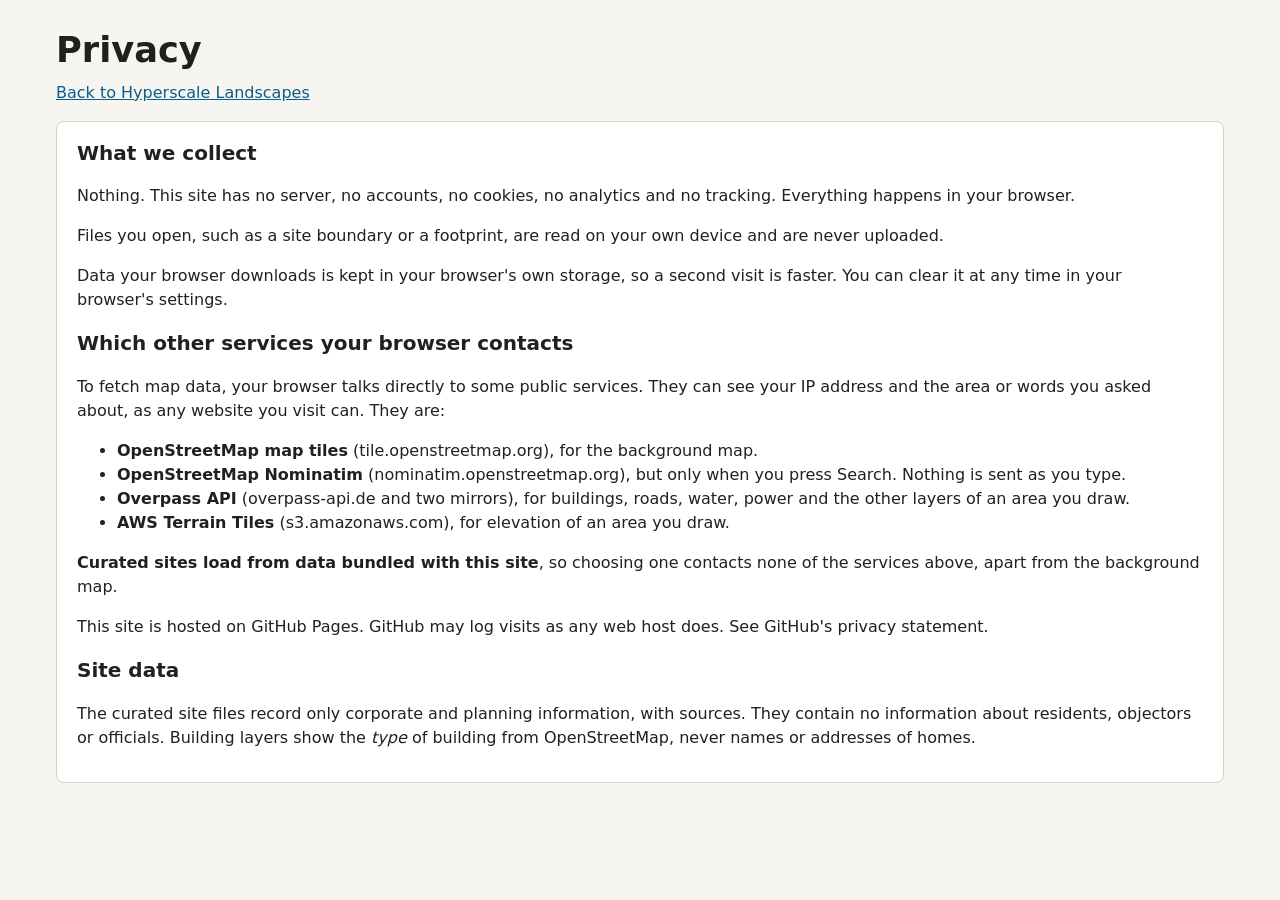
==== web/privacy.html @ e86452e8 "Phase 3: browser app MVP (pick, preview, 3MF/STL export, Pages) - web/: static app, no build step; E" ====
<!doctype html>
<html lang="en-GB">
<head>
<meta charset="utf-8">
<meta name="viewport" content="width=device-width, initial-scale=1">
<title>Privacy</title>
<link rel="stylesheet" href="css/app.css">
</head>
<body>
<header class="site"><h1>Privacy</h1><p><a href="./">Back to Hyperscale Landscapes</a></p></header>
<main id="main">
<section class="step">
<h2>What we collect</h2>
<p>Nothing. This site has no server, no accounts, no cookies, no analytics and no tracking. Everything happens in your browser.</p>
<p>Files you open, such as a site boundary or a footprint, are read on your own device and are never uploaded.</p>
<p>Data your browser downloads is kept in your browser's own storage, so a second visit is faster. You can clear it at any time in your browser's settings.</p>

<h2>Which other services your browser contacts</h2>
<p>To fetch map data, your browser talks directly to some public services. They can see your IP address and the area or words you asked about, as any website you visit can. They are:</p>
<ul>
  <li><strong>OpenStreetMap map tiles</strong> (tile.openstreetmap.org), for the background map.</li>
  <li><strong>OpenStreetMap Nominatim</strong> (nominatim.openstreetmap.org), but only when you press Search. Nothing is sent as you type.</li>
  <li><strong>Overpass API</strong> (overpass-api.de and two mirrors), for buildings, roads, water, power and the other layers of an area you draw.</li>
  <li><strong>AWS Terrain Tiles</strong> (s3.amazonaws.com), for elevation of an area you draw.</li>
</ul>
<p><strong>Curated sites load from data bundled with this site</strong>, so choosing one contacts none of the services above, apart from the background map.</p>
<p>This site is hosted on GitHub Pages. GitHub may log visits as any web host does. See GitHub's privacy statement.</p>

<h2>Site data</h2>
<p>The curated site files record only corporate and planning information, with sources. They contain no information about residents, objectors or officials. Building layers show the <em>type</em> of building from OpenStreetMap, never names or addresses of homes.</p>
</section>
</main>
</body>
</html>
---- web/css/app.css ----
:root {
  --bg: #f7f5f0;
  --surface: #ffffff;
  --text: #22201c;
  --muted: #5f5a52;
  --line: #d9d3c7;
  --accent: #0b5d8c;          /* links and focus: 7:1 on --bg */
  --accent-text: #ffffff;
  --warn: #8a4b00;
  --site: #D55E00;
  --radius: 8px;
  --measure: 65ch;
  --gap: 1rem;
  color-scheme: light;
}
@media (prefers-color-scheme: dark) {
  :root:not([data-theme="light"]) {
    --bg: #17181a; --surface: #202225; --text: #ecebe8; --muted: #a9a59c;
    --line: #3a3c40; --accent: #7cc4f0; --accent-text: #0b1620; --warn: #f0b35c;
    color-scheme: dark;
  }
}
:root[data-theme="dark"] {
  --bg: #17181a; --surface: #202225; --text: #ecebe8; --muted: #a9a59c;
  --line: #3a3c40; --accent: #7cc4f0; --accent-text: #0b1620; --warn: #f0b35c;
  color-scheme: dark;
}

* { box-sizing: border-box; }
html { font: 100%/1.5 system-ui, -apple-system, "Segoe UI", Roboto, Arial, sans-serif; }
body { margin: 0; background: var(--bg); color: var(--text); }
a { color: var(--accent); }
:focus-visible { outline: 3px solid var(--accent); outline-offset: 2px; }
.skip { position: absolute; left: -999px; top: 0; padding: .5rem 1rem; background: var(--surface); }
.skip:focus { left: 1rem; }

header.site, footer.site, main { max-width: 1200px; margin: 0 auto; padding: 0 16px; }
header.site { padding-top: 1.5rem; }
header.site h1 { margin: 0; font-size: clamp(1.5rem, 4vw, 2.2rem); }
header.site p { margin: .25rem 0 1rem; color: var(--muted); max-width: var(--measure); }
footer.site { color: var(--muted); font-size: .9rem; padding-block: 2rem; }

.step { background: var(--surface); border: 1px solid var(--line); border-radius: var(--radius);
  padding: 1rem 1.25rem; margin-block: 1rem; }
.step h2 { margin-top: 0; font-size: 1.25rem; }
.hint { color: var(--muted); font-size: .9rem; margin: .25rem 0; max-width: var(--measure); }
.note { border-left: 4px solid var(--warn); padding-left: .75rem; max-width: var(--measure); }
.status { min-height: 1.5em; font-weight: 500; }
.status.error { color: var(--warn); }

fieldset { border: 1px solid var(--line); border-radius: var(--radius); margin: 0 0 var(--gap); padding: .5rem .75rem .75rem; }
legend { font-weight: 600; padding: 0 .25rem; }
label { display: block; margin: .35rem 0; }
input, select, button { font: inherit; color: inherit; }
input[type=text], input[type=search], input[type=number], select {
  background: var(--bg); border: 1px solid var(--line); border-radius: 6px; padding: .4rem .5rem; max-width: 100%; }
button { background: var(--bg); border: 1px solid var(--line); border-radius: 6px; padding: .45rem .8rem; cursor: pointer; }
button:hover { border-color: var(--accent); }
button.primary { background: var(--accent); color: var(--accent-text); border-color: transparent; font-weight: 600; }
button:disabled { opacity: .5; cursor: not-allowed; }
.inline { display: flex; flex-wrap: wrap; gap: .5rem; align-items: center; }
.inline input[type=search] { flex: 1 1 12rem; }

.pick-grid { display: grid; grid-template-columns: minmax(16rem, 22rem) 1fr; gap: var(--gap); }
.map { min-height: 420px; border-radius: var(--radius); border: 1px solid var(--line); }
.map.drawing { cursor: crosshair; }
.sites, .results { list-style: none; margin: 0; padding: 0; }
.sites li, .results li { margin: .25rem 0; }
.sites button, .results button { width: 100%; text-align: left; }
.coords { display: grid; grid-template-columns: repeat(2, 1fr); gap: .25rem .75rem; }
.coords input { width: 100%; }
.coords button { grid-column: 1 / -1; }

.options { display: grid; grid-template-columns: repeat(auto-fit, minmax(14rem, 1fr)); gap: 0 var(--gap); align-items: start; }
.options .insert, .options .primary, .options .status, .options .hint { grid-column: 1 / -1; }
.options .insert { display: grid; grid-template-columns: repeat(auto-fit, minmax(14rem, 1fr)); gap: 0 var(--gap); }
.options .insert > .hint, .options .insert > .inline, .options .insert > legend { grid-column: 1 / -1; }
label.file input { display: block; }

.preview-grid { display: grid; grid-template-columns: 1fr minmax(14rem, 18rem); gap: var(--gap); }
.view { position: relative; aspect-ratio: 16 / 10; border-radius: var(--radius); overflow: hidden; background: #c9d9e4; }
.view canvas { width: 100%; height: 100%; display: block; }
.layers h3 { font-size: 1rem; margin: .25rem 0 .5rem; }
.layers ul { list-style: none; padding: 0; margin: 0 0 1rem; }
.layers li { margin-bottom: .4rem; }
.layers .swatch { display: inline-block; width: .9em; height: .9em; border-radius: 2px; vertical-align: -.1em; margin-right: .3em; border: 1px solid var(--line); }
.layers details { font-size: .9rem; color: var(--muted); margin-left: 1.6rem; }
.check { display: flex; gap: .4rem; align-items: center; }
.caption { font-size: .9rem; color: var(--muted); max-width: var(--measure); }
.downloads button { min-width: 14rem; }

@media (max-width: 760px) {
  .pick-grid, .preview-grid { grid-template-columns: 1fr; }
  .map { min-height: 320px; }
  .downloads button { width: 100%; }
}
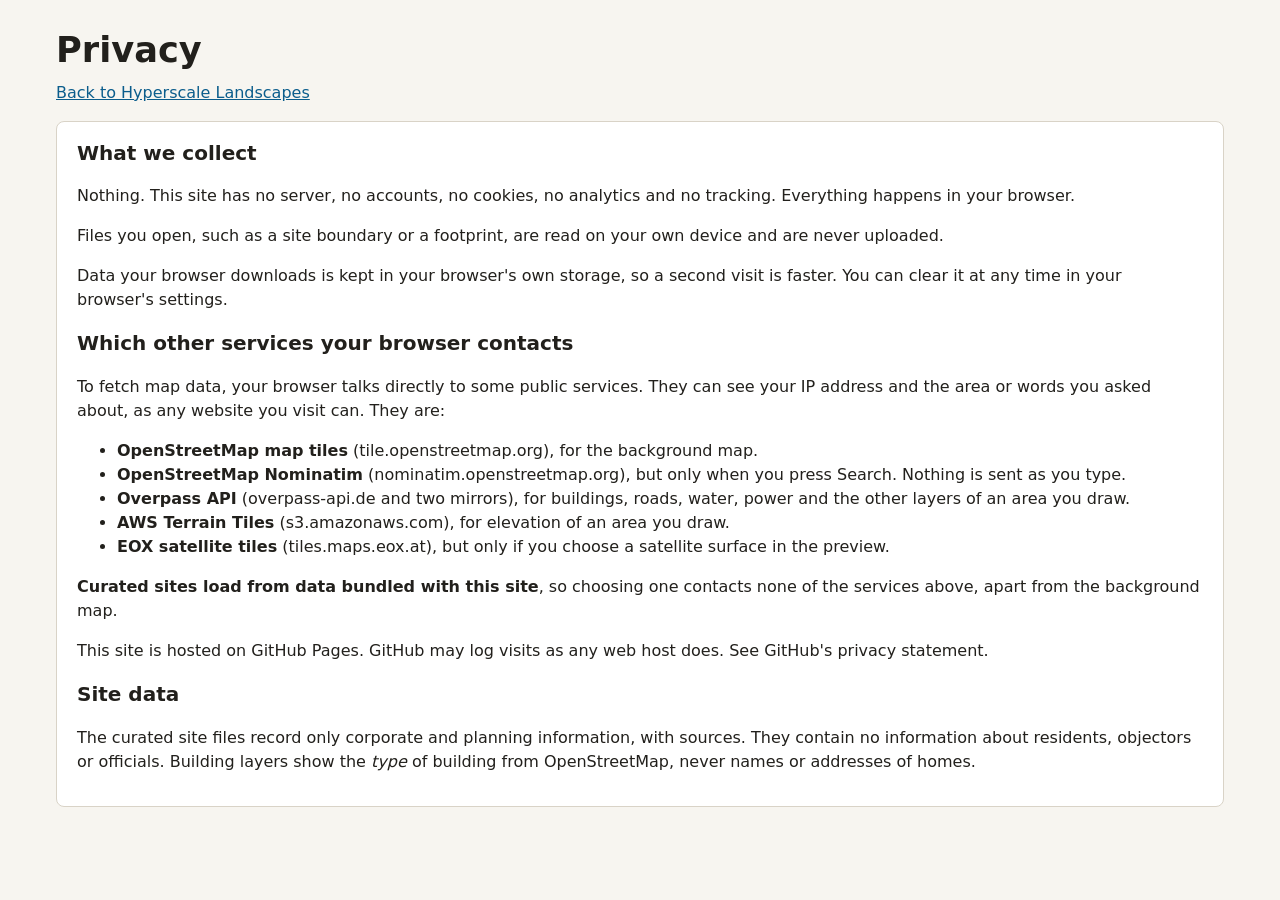
==== commit 3825f2af: "Curated sites from APRS's map; optional EOX satellite drape - 27 sites imported from APRS's map of p" ====
--- a/web/privacy.html
+++ b/web/privacy.html
@@ -22,6 +22,7 @@
   <li><strong>OpenStreetMap Nominatim</strong> (nominatim.openstreetmap.org), but only when you press Search. Nothing is sent as you type.</li>
   <li><strong>Overpass API</strong> (overpass-api.de and two mirrors), for buildings, roads, water, power and the other layers of an area you draw.</li>
   <li><strong>AWS Terrain Tiles</strong> (s3.amazonaws.com), for elevation of an area you draw.</li>
+  <li><strong>EOX satellite tiles</strong> (tiles.maps.eox.at), but only if you choose a satellite surface in the preview.</li>
 </ul>
 <p><strong>Curated sites load from data bundled with this site</strong>, so choosing one contacts none of the services above, apart from the background map.</p>
 <p>This site is hosted on GitHub Pages. GitHub may log visits as any web host does. See GitHub's privacy statement.</p>
--- a/web/css/app.css
+++ b/web/css/app.css
@@ -64,7 +64,17 @@
 .pick-grid { display: grid; grid-template-columns: minmax(16rem, 22rem) 1fr; gap: var(--gap); }
 .map { min-height: 420px; border-radius: var(--radius); border: 1px solid var(--line); }
 .map.drawing { cursor: crosshair; }
-.sites, .results { list-style: none; margin: 0; padding: 0; }
+.visually-hidden { position: absolute; width: 1px; height: 1px; overflow: hidden; clip: rect(0 0 0 0); }
+.sites { max-height: 18rem; overflow-y: auto; margin: .5rem 0; border: 1px solid var(--line); border-radius: 6px; padding: .25rem .5rem; }
+.sites h4 { font-size: .8rem; text-transform: uppercase; letter-spacing: .05em; color: var(--muted); margin: .6rem 0 .2rem; }
+.sites ul, .results { list-style: none; margin: 0; padding: 0; }
+.sites button[aria-pressed="true"] { border-color: var(--accent); font-weight: 600; }
+.sites .status { font-size: .8rem; color: var(--muted); font-weight: 400; }
+.site-facts { font-size: .9rem; border-left: 4px solid var(--site); padding: .25rem .75rem; margin-top: .5rem; }
+.site-facts dl { display: grid; grid-template-columns: auto 1fr; gap: .1rem .75rem; margin: .25rem 0; }
+.site-facts dt { color: var(--muted); }
+.site-facts dd { margin: 0; }
+#site-filter { width: 100%; }
 .sites li, .results li { margin: .25rem 0; }
 .sites button, .results button { width: 100%; text-align: left; }
 .coords { display: grid; grid-template-columns: repeat(2, 1fr); gap: .25rem .75rem; }
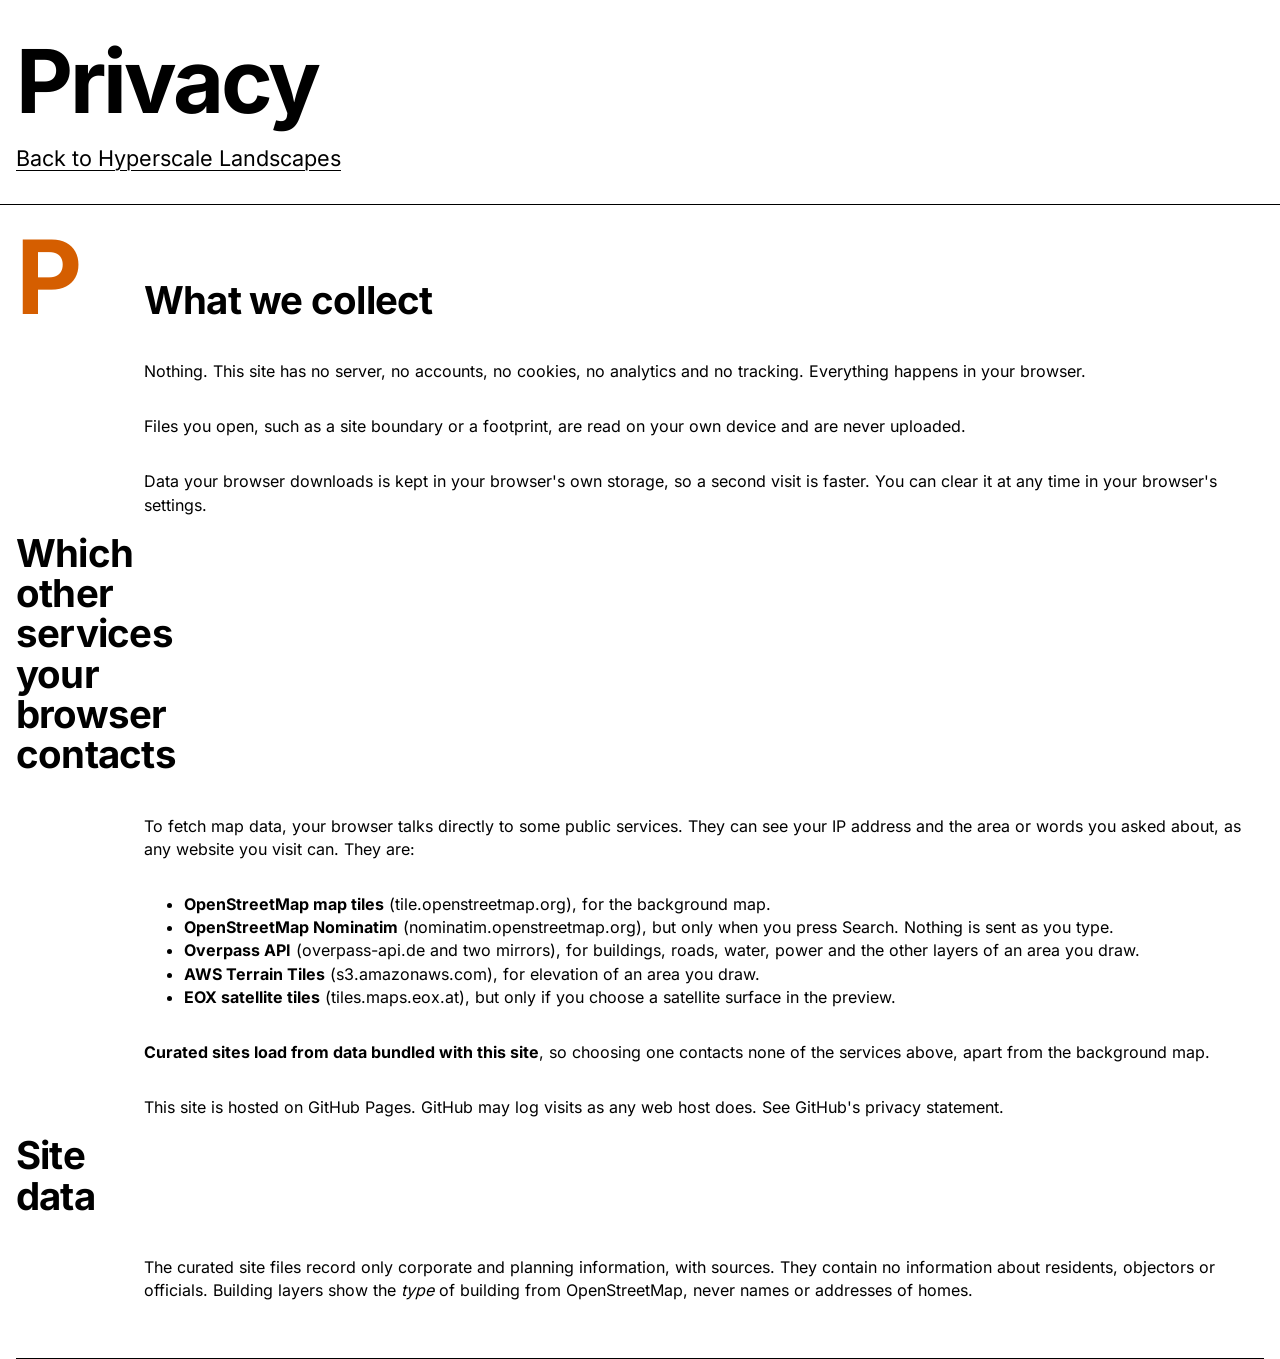
==== commit 63075664: "Swiss redesign, site dropdown, 3.2 x 1.2 km default area, before/after Design (Swiss / International" ====
--- a/web/privacy.html
+++ b/web/privacy.html
@@ -10,7 +10,7 @@
 <header class="site"><h1>Privacy</h1><p><a href="./">Back to Hyperscale Landscapes</a></p></header>
 <main id="main">
 <section class="step">
-<h2>What we collect</h2>
+<h2><span class="num" aria-hidden="true">P</span><span>What we collect</span></h2>
 <p>Nothing. This site has no server, no accounts, no cookies, no analytics and no tracking. Everything happens in your browser.</p>
 <p>Files you open, such as a site boundary or a footprint, are read on your own device and are never uploaded.</p>
 <p>Data your browser downloads is kept in your browser's own storage, so a second visit is faster. You can clear it at any time in your browser's settings.</p>
--- a/web/css/app.css
+++ b/web/css/app.css
@@ -1,106 +1,153 @@
+/* Hyperscale Landscapes: Swiss / International Typographic Style.
+   One grotesque (Inter, 400 and 700), flush-left ragged-right text, black
+   and white plus a single flat spot colour (the vermilion that marks the
+   proposed data centre in every model), and scale contrast doing the work.
+   No rounded corners, no shadows: hairline rules and a strict grid. */
+
+@font-face { font-family: "Inter"; font-weight: 400; font-display: swap;
+  src: url("../vendor/fonts/inter-latin-400.woff2") format("woff2"); unicode-range: U+0000-00FF, U+0131, U+0152-0153, U+02BB-02BC, U+02C6, U+02DA, U+02DC, U+2000-206F, U+2074, U+20AC, U+2122, U+2191, U+2193, U+2212, U+2215, U+FEFF, U+FFFD; }
+@font-face { font-family: "Inter"; font-weight: 400; font-display: swap;
+  src: url("../vendor/fonts/inter-latin-ext-400.woff2") format("woff2"); unicode-range: U+0100-024F, U+0259, U+1E00-1EFF, U+2020, U+20A0-20AB, U+20AD-20CF, U+2113, U+2C60-2C7F, U+A720-A7FF; }
+@font-face { font-family: "Inter"; font-weight: 700; font-display: swap;
+  src: url("../vendor/fonts/inter-latin-700.woff2") format("woff2"); unicode-range: U+0000-00FF, U+0131, U+0152-0153, U+02BB-02BC, U+02C6, U+02DA, U+02DC, U+2000-206F, U+2074, U+20AC, U+2122, U+2191, U+2193, U+2212, U+2215, U+FEFF, U+FFFD; }
+@font-face { font-family: "Inter"; font-weight: 700; font-display: swap;
+  src: url("../vendor/fonts/inter-latin-ext-700.woff2") format("woff2"); unicode-range: U+0100-024F, U+0259, U+1E00-1EFF, U+2020, U+20A0-20AB, U+20AD-20CF, U+2113, U+2C60-2C7F, U+A720-A7FF; }
+
 :root {
-  --bg: #f7f5f0;
-  --surface: #ffffff;
-  --text: #22201c;
-  --muted: #5f5a52;
-  --line: #d9d3c7;
-  --accent: #0b5d8c;          /* links and focus: 7:1 on --bg */
-  --accent-text: #ffffff;
-  --warn: #8a4b00;
-  --site: #D55E00;
-  --radius: 8px;
-  --measure: 65ch;
-  --gap: 1rem;
+  --paper: #ffffff;
+  --ink: #000000;
+  --grey: #5c5c5c;          /* secondary text: 6.6:1 on white */
+  --rule: #000000;
+  --faint: #e6e6e6;
+  --spot: #d55e00;          /* the one colour: the proposed data centre */
+  --spot-ink: #ffffff;
+  --measure: 62ch;
+  --gutter: 16px;
+  --col: minmax(0, 1fr);
+  --font: "Inter", "Helvetica Neue", Helvetica, Arial, sans-serif;
   color-scheme: light;
 }
 @media (prefers-color-scheme: dark) {
   :root:not([data-theme="light"]) {
-    --bg: #17181a; --surface: #202225; --text: #ecebe8; --muted: #a9a59c;
-    --line: #3a3c40; --accent: #7cc4f0; --accent-text: #0b1620; --warn: #f0b35c;
+    --paper: #0b0b0b; --ink: #f4f4f4; --grey: #a8a8a8; --rule: #f4f4f4; --faint: #2a2a2a;
     color-scheme: dark;
   }
 }
 :root[data-theme="dark"] {
-  --bg: #17181a; --surface: #202225; --text: #ecebe8; --muted: #a9a59c;
-  --line: #3a3c40; --accent: #7cc4f0; --accent-text: #0b1620; --warn: #f0b35c;
+  --paper: #0b0b0b; --ink: #f4f4f4; --grey: #a8a8a8; --rule: #f4f4f4; --faint: #2a2a2a;
   color-scheme: dark;
 }
 
 * { box-sizing: border-box; }
-html { font: 100%/1.5 system-ui, -apple-system, "Segoe UI", Roboto, Arial, sans-serif; }
-body { margin: 0; background: var(--bg); color: var(--text); }
-a { color: var(--accent); }
-:focus-visible { outline: 3px solid var(--accent); outline-offset: 2px; }
-.skip { position: absolute; left: -999px; top: 0; padding: .5rem 1rem; background: var(--surface); }
+[hidden] { display: none !important; }   /* grid layouts must not override hidden */
+html { font-family: var(--font); font-size: 100%; line-height: 1.45; }
+body { margin: 0; background: var(--paper); color: var(--ink); text-align: left; hyphens: manual; }
+a { color: inherit; text-decoration-thickness: 1px; text-underline-offset: 0.18em; }
+a:hover { color: var(--spot); }
+:focus-visible { outline: 3px solid var(--spot); outline-offset: 2px; }
+.skip { position: absolute; left: -999px; top: 0; padding: .5rem 1rem; background: var(--ink); color: var(--paper); }
 .skip:focus { left: 1rem; }
+.visually-hidden { position: absolute; width: 1px; height: 1px; overflow: hidden; clip: rect(0 0 0 0); }
 
-header.site, footer.site, main { max-width: 1200px; margin: 0 auto; padding: 0 16px; }
-header.site { padding-top: 1.5rem; }
-header.site h1 { margin: 0; font-size: clamp(1.5rem, 4vw, 2.2rem); }
-header.site p { margin: .25rem 0 1rem; color: var(--muted); max-width: var(--measure); }
-footer.site { color: var(--muted); font-size: .9rem; padding-block: 2rem; }
+/* ---- page grid ---- */
+header.site, main, footer.site { max-width: 1280px; margin: 0 auto; padding: 0 var(--gutter); }
 
-.step { background: var(--surface); border: 1px solid var(--line); border-radius: var(--radius);
-  padding: 1rem 1.25rem; margin-block: 1rem; }
-.step h2 { margin-top: 0; font-size: 1.25rem; }
-.hint { color: var(--muted); font-size: .9rem; margin: .25rem 0; max-width: var(--measure); }
-.note { border-left: 4px solid var(--warn); padding-left: .75rem; max-width: var(--measure); }
-.status { min-height: 1.5em; font-weight: 500; }
-.status.error { color: var(--warn); }
+header.site { padding-top: 2.5rem; padding-bottom: 2rem; border-bottom: 1px solid var(--rule); }
+header.site h1 { font-size: clamp(2.5rem, 7vw, 5.5rem); font-weight: 700; line-height: .95; letter-spacing: -0.035em; margin: 0; max-width: 12ch; }
+header.site p { font-size: clamp(1.05rem, 1.8vw, 1.35rem); line-height: 1.3; margin: 1.25rem 0 0; max-width: 34ch; }
 
-fieldset { border: 1px solid var(--line); border-radius: var(--radius); margin: 0 0 var(--gap); padding: .5rem .75rem .75rem; }
-legend { font-weight: 600; padding: 0 .25rem; }
-label { display: block; margin: .35rem 0; }
+/* Each step: a numeral column and a content column, separated by a rule. */
+.step { display: grid; grid-template-columns: 7rem var(--col); column-gap: var(--gutter);
+  padding: 2rem 0 2.5rem; border-bottom: 1px solid var(--rule); }
+.step > h2 { grid-column: 1 / -1; display: grid; grid-template-columns: 7rem var(--col); column-gap: var(--gutter);
+  align-items: baseline; margin: 0 0 1.5rem; font-size: clamp(1.6rem, 3vw, 2.4rem); font-weight: 700; letter-spacing: -0.02em; line-height: 1.05; }
+.step > h2 .num { font-size: clamp(3.5rem, 8vw, 6.5rem); line-height: .8; color: var(--spot); letter-spacing: -0.05em; }
+.step > :not(h2) { grid-column: 2; }
+.step h3 { font-size: .8rem; font-weight: 700; text-transform: uppercase; letter-spacing: .06em; margin: 1.5rem 0 .5rem; }
+.hint { color: var(--grey); font-size: .875rem; line-height: 1.4; margin: .35rem 0; max-width: var(--measure); }
+.note { border-left: 4px solid var(--spot); padding-left: .75rem; max-width: var(--measure); }
+.status { min-height: 1.45em; font-weight: 700; }
+.status.error { color: var(--spot); }
+
+/* ---- controls ---- */
+fieldset { border: 0; border-top: 1px solid var(--rule); margin: 0 0 1.25rem; padding: .6rem 0 0; min-width: 0; }
+legend { font-size: .8rem; font-weight: 700; text-transform: uppercase; letter-spacing: .06em; padding: 0 .5rem 0 0; }
+label { display: block; margin: .45rem 0; font-size: .95rem; }
 input, select, button { font: inherit; color: inherit; }
 input[type=text], input[type=search], input[type=number], select {
-  background: var(--bg); border: 1px solid var(--line); border-radius: 6px; padding: .4rem .5rem; max-width: 100%; }
-button { background: var(--bg); border: 1px solid var(--line); border-radius: 6px; padding: .45rem .8rem; cursor: pointer; }
-button:hover { border-color: var(--accent); }
-button.primary { background: var(--accent); color: var(--accent-text); border-color: transparent; font-weight: 600; }
-button:disabled { opacity: .5; cursor: not-allowed; }
+  background: var(--paper); border: 1px solid var(--ink); border-radius: 0; padding: .45rem .55rem; max-width: 100%; }
+button { background: var(--paper); border: 1px solid var(--ink); border-radius: 0; padding: .5rem .85rem; cursor: pointer; font-weight: 700; font-size: .9rem; }
+button:hover { background: var(--ink); color: var(--paper); }
+button.primary { background: var(--ink); color: var(--paper); }
+button.primary:hover { background: var(--spot); border-color: var(--spot); color: var(--spot-ink); }
+button:disabled { opacity: .35; cursor: not-allowed; background: var(--paper); color: var(--ink); }
+button[aria-pressed="true"] { background: var(--ink); color: var(--paper); }
+input[type=range], input[type=checkbox] { accent-color: var(--spot); }
 .inline { display: flex; flex-wrap: wrap; gap: .5rem; align-items: center; }
 .inline input[type=search] { flex: 1 1 12rem; }
 
-.pick-grid { display: grid; grid-template-columns: minmax(16rem, 22rem) 1fr; gap: var(--gap); }
-.map { min-height: 420px; border-radius: var(--radius); border: 1px solid var(--line); }
+/* ---- step 1 ---- */
+.pick-grid { display: grid; grid-template-columns: minmax(16rem, 24rem) var(--col); gap: 2rem; }
+.map { min-height: 460px; border: 1px solid var(--ink); }
 .map.drawing { cursor: crosshair; }
-.visually-hidden { position: absolute; width: 1px; height: 1px; overflow: hidden; clip: rect(0 0 0 0); }
-.sites { max-height: 18rem; overflow-y: auto; margin: .5rem 0; border: 1px solid var(--line); border-radius: 6px; padding: .25rem .5rem; }
-.sites h4 { font-size: .8rem; text-transform: uppercase; letter-spacing: .05em; color: var(--muted); margin: .6rem 0 .2rem; }
-.sites ul, .results { list-style: none; margin: 0; padding: 0; }
-.sites button[aria-pressed="true"] { border-color: var(--accent); font-weight: 600; }
-.sites .status { font-size: .8rem; color: var(--muted); font-weight: 400; }
-.site-facts { font-size: .9rem; border-left: 4px solid var(--site); padding: .25rem .75rem; margin-top: .5rem; }
-.site-facts dl { display: grid; grid-template-columns: auto 1fr; gap: .1rem .75rem; margin: .25rem 0; }
-.site-facts dt { color: var(--muted); }
-.site-facts dd { margin: 0; }
-#site-filter { width: 100%; }
-.sites li, .results li { margin: .25rem 0; }
-.sites button, .results button { width: 100%; text-align: left; }
+#site-select { width: 100%; font-weight: 700; }
+.results { list-style: none; margin: .5rem 0 0; padding: 0; }
+.results li { margin: .25rem 0; }
+.results button { width: 100%; text-align: left; font-weight: 400; }
 .coords { display: grid; grid-template-columns: repeat(2, 1fr); gap: .25rem .75rem; }
 .coords input { width: 100%; }
 .coords button { grid-column: 1 / -1; }
+.site-facts { font-size: .9rem; border-top: 4px solid var(--spot); padding-top: .5rem; margin-top: 1rem; }
+.site-facts strong { font-size: 1.15rem; letter-spacing: -0.01em; }
+.site-facts dl { display: grid; grid-template-columns: auto 1fr; gap: .15rem .9rem; margin: .5rem 0; }
+.site-facts dt { color: var(--grey); }
+.site-facts dd { margin: 0; }
 
-.options { display: grid; grid-template-columns: repeat(auto-fit, minmax(14rem, 1fr)); gap: 0 var(--gap); align-items: start; }
+/* ---- step 2 ---- */
+.options { display: grid; grid-template-columns: repeat(auto-fit, minmax(13rem, 1fr)); gap: 0 2rem; align-items: start; }
+.options > label span { display: block; font-size: .8rem; font-weight: 700; text-transform: uppercase; letter-spacing: .06em; margin-bottom: .25rem; }
+.options select, .options input { width: 100%; }
 .options .insert, .options .primary, .options .status, .options .hint { grid-column: 1 / -1; }
-.options .insert { display: grid; grid-template-columns: repeat(auto-fit, minmax(14rem, 1fr)); gap: 0 var(--gap); }
+.options .insert { display: grid; grid-template-columns: repeat(auto-fit, minmax(13rem, 1fr)); gap: 0 2rem; }
 .options .insert > .hint, .options .insert > .inline, .options .insert > legend { grid-column: 1 / -1; }
-label.file input { display: block; }
+.options .primary { justify-self: start; font-size: 1.05rem; padding: .75rem 1.5rem; }
+label.file input { display: block; margin-top: .25rem; }
 
-.preview-grid { display: grid; grid-template-columns: 1fr minmax(14rem, 18rem); gap: var(--gap); }
-.view { position: relative; aspect-ratio: 16 / 10; border-radius: var(--radius); overflow: hidden; background: #c9d9e4; }
+/* ---- step 3 ---- */
+.preview-grid { display: grid; grid-template-columns: var(--col) minmax(14rem, 17rem); gap: 2rem; }
+.view { position: relative; aspect-ratio: 16 / 10; border: 1px solid var(--ink); overflow: hidden; background: #c9d9e4; }
 .view canvas { width: 100%; height: 100%; display: block; }
-.layers h3 { font-size: 1rem; margin: .25rem 0 .5rem; }
 .layers ul { list-style: none; padding: 0; margin: 0 0 1rem; }
-.layers li { margin-bottom: .4rem; }
-.layers .swatch { display: inline-block; width: .9em; height: .9em; border-radius: 2px; vertical-align: -.1em; margin-right: .3em; border: 1px solid var(--line); }
-.layers details { font-size: .9rem; color: var(--muted); margin-left: 1.6rem; }
-.check { display: flex; gap: .4rem; align-items: center; }
-.caption { font-size: .9rem; color: var(--muted); max-width: var(--measure); }
-.downloads button { min-width: 14rem; }
+.layers li { margin-bottom: .35rem; padding-bottom: .35rem; border-bottom: 1px solid var(--faint); }
+.layers .swatch { display: inline-block; width: .85em; height: .85em; vertical-align: -.08em; margin-right: .4em; }
+.layers details { font-size: .85rem; color: var(--grey); margin-left: 1.6rem; }
+.layers summary { cursor: pointer; }
+#surface { width: 100%; }
+.check { display: flex; gap: .45rem; align-items: center; }
+.caption { font-size: .85rem; color: var(--grey); max-width: var(--measure); margin-top: 1rem; }
+.studio-wrap { margin-top: 2rem; border-top: 1px solid var(--rule); padding-top: .75rem; }
+.studio-wrap > summary { font-weight: 700; font-size: 1.25rem; letter-spacing: -0.01em; cursor: pointer; }
+.studio { display: grid; grid-template-columns: repeat(auto-fit, minmax(15rem, 1fr)); gap: 0 2rem; margin-top: 1rem; }
+.studio .range { display: grid; grid-template-columns: 6.5rem 1fr 3.4rem; align-items: center; gap: .5rem; }
+.studio .range output { color: var(--grey); font-variant-numeric: tabular-nums; text-align: right; font-size: .85rem; }
+.studio input[type=range] { width: 100%; }
+.section-figure { margin: 1rem 0 0; overflow-x: auto; }
+.section-figure svg { width: 100%; height: auto; display: block; border: 1px solid var(--ink); }
+.before-after { margin: 1rem 0 0; }
+.before-after img { width: 100%; height: auto; display: block; border: 1px solid var(--ink); }
 
-@media (max-width: 760px) {
-  .pick-grid, .preview-grid { grid-template-columns: 1fr; }
-  .map { min-height: 320px; }
+/* ---- step 4 ---- */
+.downloads button { min-width: 15rem; text-align: left; }
+#export h3 { margin-top: 2rem; }
+
+footer.site { padding-top: 1.5rem; padding-bottom: 3rem; font-size: .85rem; color: var(--grey); }
+footer.site p { margin: 0; max-width: none; }
+
+@media (max-width: 860px) {
+  .step { grid-template-columns: var(--col); }
+  .step > h2 { grid-template-columns: 4.5rem var(--col); }
+  .step > :not(h2) { grid-column: 1; }
+  .pick-grid, .preview-grid { grid-template-columns: var(--col); }
+  .map { min-height: 340px; }
   .downloads button { width: 100%; }
 }
